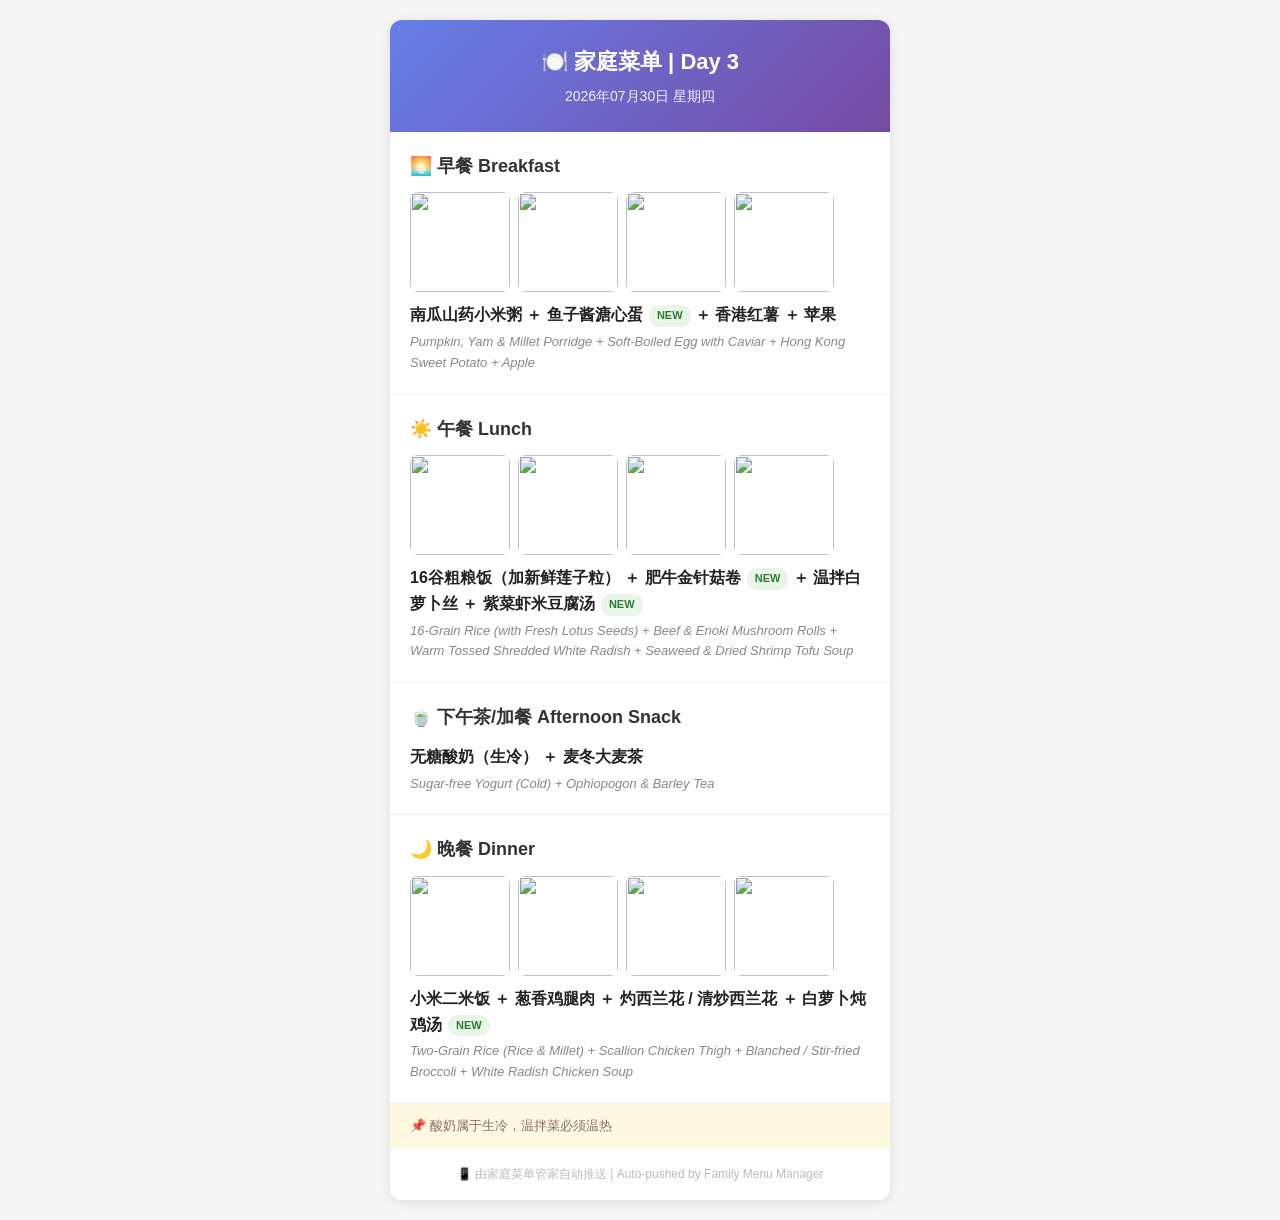
==== preview_day3.html @ 1c726eeb "feat: 更新Day3菜单(7/30) - 加入4道新录入菜品 - 早餐: 鱼子酱溏心蛋(替换蒸/煮蛋，更丰富) - 午餐: 肥牛金针菇卷(新) + 紫菜虾米豆腐汤(新) - 晚餐: 白萝卜炖鸡汤(" ====
<!DOCTYPE html>
<html lang="zh-CN">
<head>
<meta charset="UTF-8">
<meta name="viewport" content="width=device-width, initial-scale=1.0">
<title>家庭菜单 Day 3 | 7月30日</title>
<style>
* { margin: 0; padding: 0; box-sizing: border-box; }
body { 
    font-family: -apple-system, BlinkMacSystemFont, 'Segoe UI', 'PingFang SC', 'Microsoft YaHei', sans-serif;
    background: #f5f5f5; padding: 20px; color: #333; line-height: 1.6;
}
.container { max-width: 500px; margin: 0 auto; background: #fff; border-radius: 12px; overflow: hidden; box-shadow: 0 2px 12px rgba(0,0,0,0.1); }
.header { background: linear-gradient(135deg, #667eea 0%, #764ba2 100%); color: #fff; padding: 24px 20px; text-align: center; }
.header h1 { font-size: 22px; margin-bottom: 6px; }
.header .date { font-size: 14px; opacity: 0.9; }
.meal { padding: 20px; border-bottom: 1px solid #f0f0f0; }
.meal:last-child { border-bottom: none; }
.meal-title { font-size: 18px; font-weight: 600; margin-bottom: 12px; }
.meal-title .emoji { margin-right: 6px; }
.photos { display: flex; gap: 8px; flex-wrap: wrap; margin-bottom: 10px; }
.photos img { width: 100px; height: 100px; border-radius: 8px; object-fit: cover; }
.dish-zh { font-size: 16px; font-weight: 600; color: #222; margin-bottom: 4px; }
.dish-en { font-size: 13px; color: #888; font-style: italic; }
.notes { background: #fff8e1; padding: 12px 20px; font-size: 13px; color: #8d6e63; }
.footer { text-align: center; padding: 16px; font-size: 12px; color: #bbb; }
.tag-new { display: inline-block; background: #e8f5e9; color: #2e7d32; font-size: 11px; padding: 2px 8px; border-radius: 10px; margin-left: 6px; vertical-align: middle; }
</style>
</head>
<body>
<div class="container">
    <div class="header">
        <h1>🍽️ 家庭菜单 | Day 3</h1>
        <div class="date">2026年07月30日 星期四</div>
    </div>
    <div class="meal">
        <div class="meal-title">🌅 早餐 Breakfast</div>
        <div class="photos"><img src="https://raw.githubusercontent.com/teimen-dot/VV-family-menu-push/main/photos/pumpkin_yam_millet_porridge.jpg" loading="lazy"><img src="https://raw.githubusercontent.com/teimen-dot/VV-family-menu-push/main/photos/softboiled_egg_with_caviar.jpg" loading="lazy"><img src="https://raw.githubusercontent.com/teimen-dot/VV-family-menu-push/main/photos/hong_kong_sweet_potato.jpg" loading="lazy"><img src="https://raw.githubusercontent.com/teimen-dot/VV-family-menu-push/main/photos/apple.jpg" loading="lazy"></div>
        <div class="dish-zh">南瓜山药小米粥 ＋ 鱼子酱溏心蛋<span class="tag-new">NEW</span> ＋ 香港红薯 ＋ 苹果</div>
        <div class="dish-en">Pumpkin, Yam & Millet Porridge + Soft-Boiled Egg with Caviar + Hong Kong Sweet Potato + Apple</div>
    </div>
    <div class="meal">
        <div class="meal-title">☀️ 午餐 Lunch</div>
        <div class="photos"><img src="https://raw.githubusercontent.com/teimen-dot/VV-family-menu-push/main/photos/16grain_rice_with_fresh_lotus_seeds.jpg" loading="lazy"><img src="https://raw.githubusercontent.com/teimen-dot/VV-family-menu-push/main/photos/beef_rolls_with_enoki_mushrooms.jpg" loading="lazy"><img src="https://raw.githubusercontent.com/teimen-dot/VV-family-menu-push/main/photos/warm_tossed_shredded_white_radish.jpg" loading="lazy"><img src="https://raw.githubusercontent.com/teimen-dot/VV-family-menu-push/main/photos/seaweed_dried_shrimp_and_tofu_soup.jpg" loading="lazy"></div>
        <div class="dish-zh">16谷粗粮饭（加新鲜莲子粒） ＋ 肥牛金针菇卷<span class="tag-new">NEW</span> ＋ 温拌白萝卜丝 ＋ 紫菜虾米豆腐汤<span class="tag-new">NEW</span></div>
        <div class="dish-en">16-Grain Rice (with Fresh Lotus Seeds) + Beef & Enoki Mushroom Rolls + Warm Tossed Shredded White Radish + Seaweed & Dried Shrimp Tofu Soup</div>
    </div>
    <div class="meal">
        <div class="meal-title">🍵 下午茶/加餐 Afternoon Snack</div>
        <div class="dish-zh">无糖酸奶（生冷） ＋ 麦冬大麦茶</div>
        <div class="dish-en">Sugar-free Yogurt (Cold) + Ophiopogon & Barley Tea</div>
    </div>
    <div class="meal">
        <div class="meal-title">🌙 晚餐 Dinner</div>
        <div class="photos"><img src="https://raw.githubusercontent.com/teimen-dot/VV-family-menu-push/main/photos/twograin_rice_rice_millet.jpg" loading="lazy"><img src="https://raw.githubusercontent.com/teimen-dot/VV-family-menu-push/main/photos/scallion_chicken_thigh.jpg" loading="lazy"><img src="https://raw.githubusercontent.com/teimen-dot/VV-family-menu-push/main/photos/blanched_broccoli.jpg" loading="lazy"><img src="https://raw.githubusercontent.com/teimen-dot/VV-family-menu-push/main/photos/chicken_soup_with_white_radish.jpg" loading="lazy"></div>
        <div class="dish-zh">小米二米饭 ＋ 葱香鸡腿肉 ＋ 灼西兰花 / 清炒西兰花 ＋ 白萝卜炖鸡汤<span class="tag-new">NEW</span></div>
        <div class="dish-en">Two-Grain Rice (Rice & Millet) + Scallion Chicken Thigh + Blanched / Stir-fried Broccoli + White Radish Chicken Soup</div>
    </div>
    <div class="notes">📌 酸奶属于生冷，温拌菜必须温热</div>
    <div class="footer">📱 由家庭菜单管家自动推送 | Auto-pushed by Family Menu Manager</div>
</div>
</body>
</html>
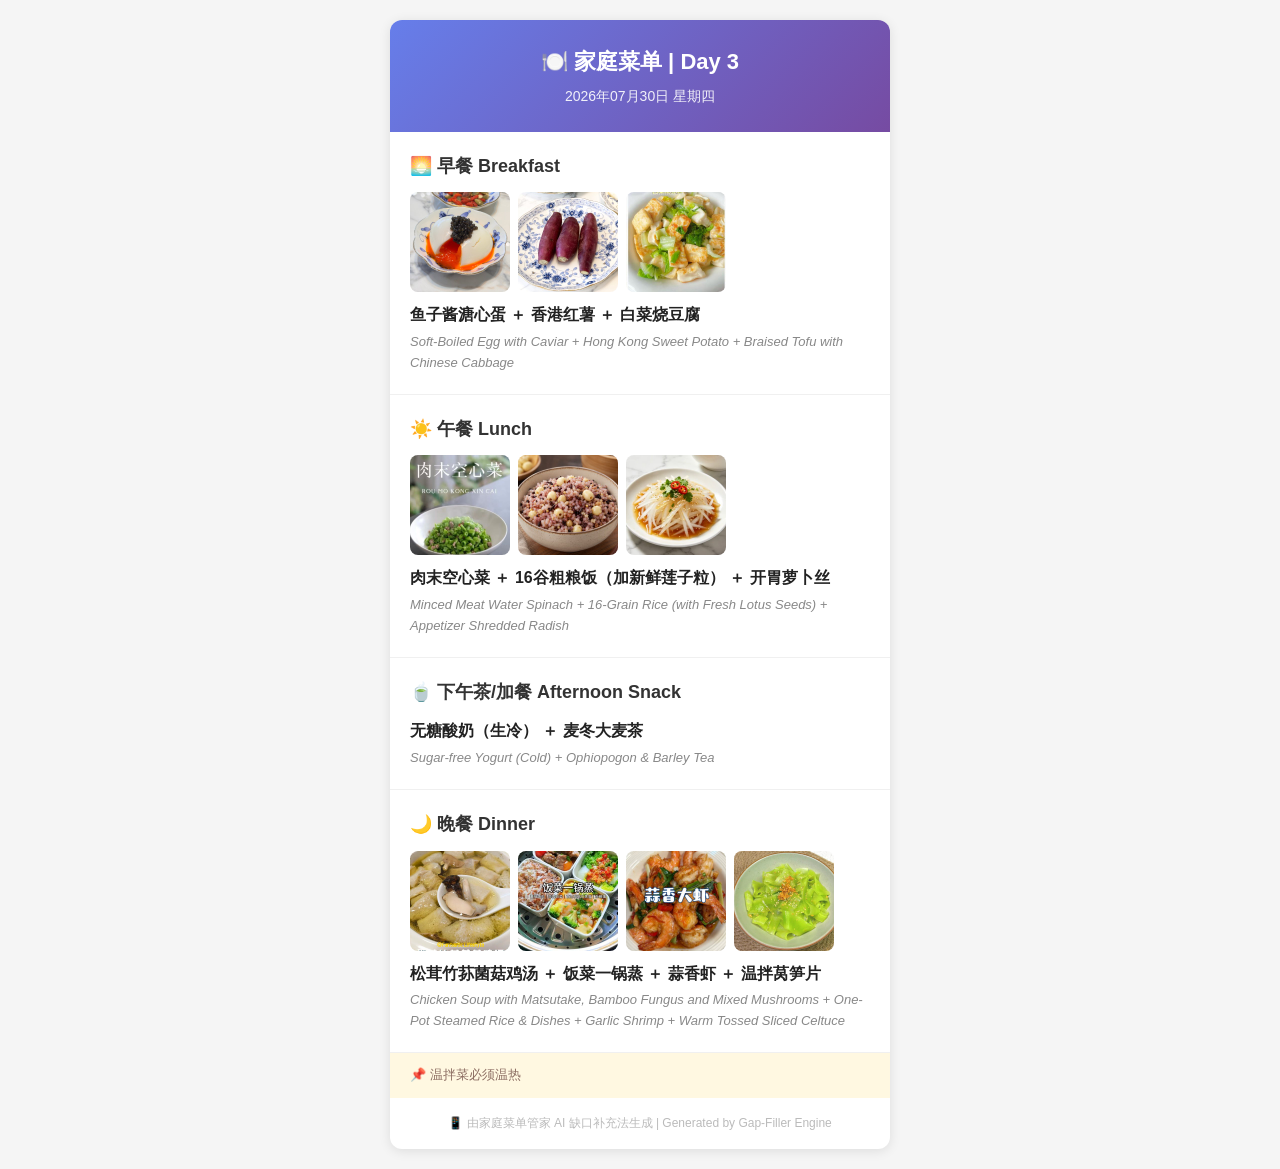
==== commit 4fa401d7: "feat: AI 缺口补充法配餐引擎 (gap_filler.py) + Day 3 菜单重新生成 - 实现基于缺口补充法的 AI 配餐引擎，替代旧的分类随机抽菜方式 - 核心算法：先选核心菜 → 分" ====
--- a/preview_day3.html
+++ b/preview_day3.html
@@ -3,13 +3,10 @@
 <head>
 <meta charset="UTF-8">
 <meta name="viewport" content="width=device-width, initial-scale=1.0">
-<title>家庭菜单 Day 3 | 7月30日</title>
+<title>家庭菜单 Day 3 | 07月30日</title>
 <style>
 * { margin: 0; padding: 0; box-sizing: border-box; }
-body { 
-    font-family: -apple-system, BlinkMacSystemFont, 'Segoe UI', 'PingFang SC', 'Microsoft YaHei', sans-serif;
-    background: #f5f5f5; padding: 20px; color: #333; line-height: 1.6;
-}
+body { font-family: -apple-system, BlinkMacSystemFont, 'Segoe UI', 'PingFang SC', 'Microsoft YaHei', sans-serif; background: #f5f5f5; padding: 20px; color: #333; line-height: 1.6; }
 .container { max-width: 500px; margin: 0 auto; background: #fff; border-radius: 12px; overflow: hidden; box-shadow: 0 2px 12px rgba(0,0,0,0.1); }
 .header { background: linear-gradient(135deg, #667eea 0%, #764ba2 100%); color: #fff; padding: 24px 20px; text-align: center; }
 .header h1 { font-size: 22px; margin-bottom: 6px; }
@@ -17,14 +14,12 @@
 .meal { padding: 20px; border-bottom: 1px solid #f0f0f0; }
 .meal:last-child { border-bottom: none; }
 .meal-title { font-size: 18px; font-weight: 600; margin-bottom: 12px; }
-.meal-title .emoji { margin-right: 6px; }
 .photos { display: flex; gap: 8px; flex-wrap: wrap; margin-bottom: 10px; }
 .photos img { width: 100px; height: 100px; border-radius: 8px; object-fit: cover; }
 .dish-zh { font-size: 16px; font-weight: 600; color: #222; margin-bottom: 4px; }
 .dish-en { font-size: 13px; color: #888; font-style: italic; }
 .notes { background: #fff8e1; padding: 12px 20px; font-size: 13px; color: #8d6e63; }
 .footer { text-align: center; padding: 16px; font-size: 12px; color: #bbb; }
-.tag-new { display: inline-block; background: #e8f5e9; color: #2e7d32; font-size: 11px; padding: 2px 8px; border-radius: 10px; margin-left: 6px; vertical-align: middle; }
 </style>
 </head>
 <body>
@@ -35,15 +30,15 @@
     </div>
     <div class="meal">
         <div class="meal-title">🌅 早餐 Breakfast</div>
-        <div class="photos"><img src="https://raw.githubusercontent.com/teimen-dot/VV-family-menu-push/main/photos/pumpkin_yam_millet_porridge.jpg" loading="lazy"><img src="https://raw.githubusercontent.com/teimen-dot/VV-family-menu-push/main/photos/softboiled_egg_with_caviar.jpg" loading="lazy"><img src="https://raw.githubusercontent.com/teimen-dot/VV-family-menu-push/main/photos/hong_kong_sweet_potato.jpg" loading="lazy"><img src="https://raw.githubusercontent.com/teimen-dot/VV-family-menu-push/main/photos/apple.jpg" loading="lazy"></div>
-        <div class="dish-zh">南瓜山药小米粥 ＋ 鱼子酱溏心蛋<span class="tag-new">NEW</span> ＋ 香港红薯 ＋ 苹果</div>
-        <div class="dish-en">Pumpkin, Yam & Millet Porridge + Soft-Boiled Egg with Caviar + Hong Kong Sweet Potato + Apple</div>
+        <div class="photos"><img src="photos/softboiled_egg_with_caviar.jpg" loading="lazy"><img src="photos/hong_kong_sweet_potato.jpg" loading="lazy"><img src="photos/braised_tofu_with_chinese_cabbage.jpg" loading="lazy"></div>
+        <div class="dish-zh">鱼子酱溏心蛋 ＋ 香港红薯 ＋ 白菜烧豆腐</div>
+        <div class="dish-en">Soft-Boiled Egg with Caviar + Hong Kong Sweet Potato + Braised Tofu with Chinese Cabbage</div>
     </div>
     <div class="meal">
         <div class="meal-title">☀️ 午餐 Lunch</div>
-        <div class="photos"><img src="https://raw.githubusercontent.com/teimen-dot/VV-family-menu-push/main/photos/16grain_rice_with_fresh_lotus_seeds.jpg" loading="lazy"><img src="https://raw.githubusercontent.com/teimen-dot/VV-family-menu-push/main/photos/beef_rolls_with_enoki_mushrooms.jpg" loading="lazy"><img src="https://raw.githubusercontent.com/teimen-dot/VV-family-menu-push/main/photos/warm_tossed_shredded_white_radish.jpg" loading="lazy"><img src="https://raw.githubusercontent.com/teimen-dot/VV-family-menu-push/main/photos/seaweed_dried_shrimp_and_tofu_soup.jpg" loading="lazy"></div>
-        <div class="dish-zh">16谷粗粮饭（加新鲜莲子粒） ＋ 肥牛金针菇卷<span class="tag-new">NEW</span> ＋ 温拌白萝卜丝 ＋ 紫菜虾米豆腐汤<span class="tag-new">NEW</span></div>
-        <div class="dish-en">16-Grain Rice (with Fresh Lotus Seeds) + Beef & Enoki Mushroom Rolls + Warm Tossed Shredded White Radish + Seaweed & Dried Shrimp Tofu Soup</div>
+        <div class="photos"><img src="photos/minced_meat_water_spinach.jpg" loading="lazy"><img src="photos/16grain_rice_with_fresh_lotus_seeds.jpg" loading="lazy"><img src="photos/appetizer_shredded_radish.jpg" loading="lazy"></div>
+        <div class="dish-zh">肉末空心菜 ＋ 16谷粗粮饭（加新鲜莲子粒） ＋ 开胃萝卜丝</div>
+        <div class="dish-en">Minced Meat Water Spinach + 16-Grain Rice (with Fresh Lotus Seeds) + Appetizer Shredded Radish</div>
     </div>
     <div class="meal">
         <div class="meal-title">🍵 下午茶/加餐 Afternoon Snack</div>
@@ -52,12 +47,12 @@
     </div>
     <div class="meal">
         <div class="meal-title">🌙 晚餐 Dinner</div>
-        <div class="photos"><img src="https://raw.githubusercontent.com/teimen-dot/VV-family-menu-push/main/photos/twograin_rice_rice_millet.jpg" loading="lazy"><img src="https://raw.githubusercontent.com/teimen-dot/VV-family-menu-push/main/photos/scallion_chicken_thigh.jpg" loading="lazy"><img src="https://raw.githubusercontent.com/teimen-dot/VV-family-menu-push/main/photos/blanched_broccoli.jpg" loading="lazy"><img src="https://raw.githubusercontent.com/teimen-dot/VV-family-menu-push/main/photos/chicken_soup_with_white_radish.jpg" loading="lazy"></div>
-        <div class="dish-zh">小米二米饭 ＋ 葱香鸡腿肉 ＋ 灼西兰花 / 清炒西兰花 ＋ 白萝卜炖鸡汤<span class="tag-new">NEW</span></div>
-        <div class="dish-en">Two-Grain Rice (Rice & Millet) + Scallion Chicken Thigh + Blanched / Stir-fried Broccoli + White Radish Chicken Soup</div>
+        <div class="photos"><img src="photos/chicken_soup_with_matsutake_bamboo_fungus_and_mixed_mushrooms.jpg" loading="lazy"><img src="photos/onepot_steamed_rice_dishes.jpg" loading="lazy"><img src="photos/garlic_shrimp.jpg" loading="lazy"><img src="photos/warm_tossed_sliced_celtuce.jpg" loading="lazy"></div>
+        <div class="dish-zh">松茸竹荪菌菇鸡汤 ＋ 饭菜一锅蒸 ＋ 蒜香虾 ＋ 温拌莴笋片</div>
+        <div class="dish-en">Chicken Soup with Matsutake, Bamboo Fungus and Mixed Mushrooms + One-Pot Steamed Rice & Dishes + Garlic Shrimp + Warm Tossed Sliced Celtuce</div>
     </div>
-    <div class="notes">📌 酸奶属于生冷，温拌菜必须温热</div>
-    <div class="footer">📱 由家庭菜单管家自动推送 | Auto-pushed by Family Menu Manager</div>
+    <div class="notes">📌 温拌菜必须温热</div>
+    <div class="footer">📱 由家庭菜单管家 AI 缺口补充法生成 | Generated by Gap-Filler Engine</div>
 </div>
 </body>
 </html>
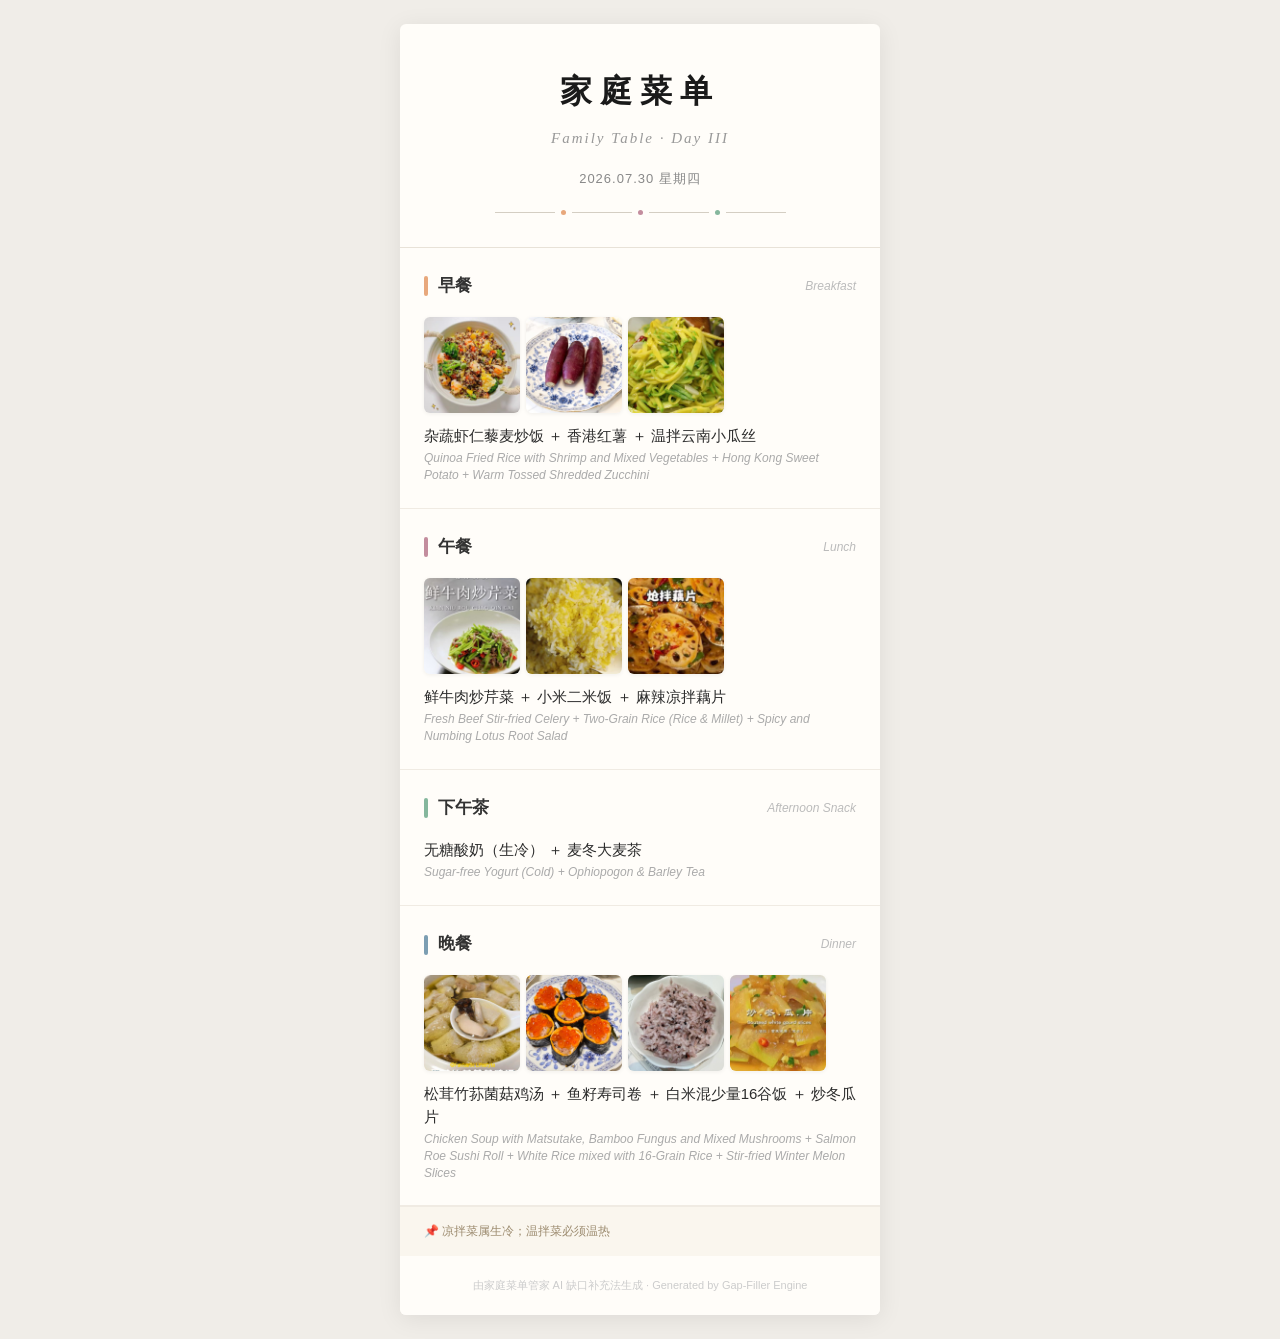
==== commit 1fc0bba2: "fix: 四项配餐引擎修复 + 杂志风格页头重设计 1. 早餐第二主食: second_staple 缺口 + 评分奖励 2. 午餐明确蛋白质: clear_protein 候选过滤 + 肉末空心菜重" ====
--- a/preview_day3.html
+++ b/preview_day3.html
@@ -6,53 +6,148 @@
 <title>家庭菜单 Day 3 | 07月30日</title>
 <style>
 * { margin: 0; padding: 0; box-sizing: border-box; }
-body { font-family: -apple-system, BlinkMacSystemFont, 'Segoe UI', 'PingFang SC', 'Microsoft YaHei', sans-serif; background: #f5f5f5; padding: 20px; color: #333; line-height: 1.6; }
-.container { max-width: 500px; margin: 0 auto; background: #fff; border-radius: 12px; overflow: hidden; box-shadow: 0 2px 12px rgba(0,0,0,0.1); }
-.header { background: linear-gradient(135deg, #667eea 0%, #764ba2 100%); color: #fff; padding: 24px 20px; text-align: center; }
-.header h1 { font-size: 22px; margin-bottom: 6px; }
-.header .date { font-size: 14px; opacity: 0.9; }
-.meal { padding: 20px; border-bottom: 1px solid #f0f0f0; }
-.meal:last-child { border-bottom: none; }
-.meal-title { font-size: 18px; font-weight: 600; margin-bottom: 12px; }
-.photos { display: flex; gap: 8px; flex-wrap: wrap; margin-bottom: 10px; }
-.photos img { width: 100px; height: 100px; border-radius: 8px; object-fit: cover; }
-.dish-zh { font-size: 16px; font-weight: 600; color: #222; margin-bottom: 4px; }
-.dish-en { font-size: 13px; color: #888; font-style: italic; }
-.notes { background: #fff8e1; padding: 12px 20px; font-size: 13px; color: #8d6e63; }
-.footer { text-align: center; padding: 16px; font-size: 12px; color: #bbb; }
+body {
+    font-family: -apple-system, BlinkMacSystemFont, 'PingFang SC', 'Microsoft YaHei', sans-serif;
+    background: #f0ede8; padding: 24px 16px; color: #2c2c2c; line-height: 1.7;
+}
+.container {
+    max-width: 480px; margin: 0 auto; background: #fffdf9;
+    border-radius: 6px; overflow: hidden;
+    box-shadow: 0 4px 24px rgba(0,0,0,0.08);
+}
+
+/* ---- 杂志风格页头 ---- */
+.header {
+    text-align: center; padding: 40px 24px 32px;
+    border-bottom: 1px solid #e8e2d8;
+}
+.header .main-title {
+    font-family: 'Georgia', 'Songti SC', 'STSong', serif;
+    font-size: 32px; font-weight: 700; color: #1a1a1a;
+    letter-spacing: 8px; margin-bottom: 8px;
+}
+.header .sub-title {
+    font-family: 'Georgia', 'Times New Roman', serif;
+    font-size: 15px; font-style: italic; color: #999;
+    letter-spacing: 2px; margin-bottom: 16px;
+}
+.header .date-line {
+    font-size: 13px; color: #888; letter-spacing: 1px;
+    margin-bottom: 20px;
+}
+.header .divider {
+    display: flex; align-items: center; justify-content: center; gap: 6px;
+}
+.header .divider .line {
+    width: 60px; height: 1px; background: #d4cec3;
+}
+.header .divider .dot {
+    width: 5px; height: 5px; border-radius: 50%; display: inline-block;
+}
+.header .divider .dot:nth-child(2) { background: #E8A87C; }
+.header .divider .dot:nth-child(4) { background: #C38D9E; }
+.header .divider .dot:nth-child(6) { background: #85B79D; }
+
+/* ---- 餐次区块 ---- */
+.meal {
+    padding: 24px 24px; border-bottom: 1px solid #f0ebe3;
+}
+.meal:last-of-type { border-bottom: none; }
+.meal-header {
+    display: flex; align-items: center; gap: 10px; margin-bottom: 16px;
+}
+.meal-header .bar {
+    width: 4px; height: 20px; border-radius: 2px;
+}
+.meal-header .meal-zh {
+    font-size: 17px; font-weight: 600; color: #333;
+}
+.meal-header .meal-en {
+    font-size: 12px; color: #bbb; font-style: italic; margin-left: auto;
+}
+.photos {
+    display: flex; gap: 6px; flex-wrap: wrap; margin-bottom: 12px;
+}
+.photos img {
+    width: 96px; height: 96px; border-radius: 6px; object-fit: cover;
+    box-shadow: 0 1px 4px rgba(0,0,0,0.06);
+}
+.dish-zh {
+    font-size: 15px; font-weight: 500; color: #2c2c2c; margin-bottom: 3px;
+    line-height: 1.5;
+}
+.dish-en {
+    font-size: 12px; color: #aaa; font-style: italic; line-height: 1.4;
+}
+
+/* ---- 备注与页脚 ---- */
+.notes {
+    background: #faf6ee; padding: 14px 24px; font-size: 12px; color: #9c8b6f;
+    border-top: 1px solid #f0ebe3;
+}
+.footer {
+    text-align: center; padding: 20px; font-size: 11px; color: #ccc;
+    background: #fffdf9;
+}
 </style>
 </head>
 <body>
 <div class="container">
     <div class="header">
-        <h1>🍽️ 家庭菜单 | Day 3</h1>
-        <div class="date">2026年07月30日 星期四</div>
+        <div class="main-title">家庭菜单</div>
+        <div class="sub-title">Family Table &middot; Day III</div>
+        <div class="date-line">2026.07.30 星期四</div>
+        <div class="divider">
+            <span class="line"></span>
+            <span class="dot"></span>
+            <span class="line"></span>
+            <span class="dot"></span>
+            <span class="line"></span>
+            <span class="dot"></span>
+            <span class="line"></span>
+        </div>
     </div>
     <div class="meal">
-        <div class="meal-title">🌅 早餐 Breakfast</div>
-        <div class="photos"><img src="photos/softboiled_egg_with_caviar.jpg" loading="lazy"><img src="photos/hong_kong_sweet_potato.jpg" loading="lazy"><img src="photos/braised_tofu_with_chinese_cabbage.jpg" loading="lazy"></div>
-        <div class="dish-zh">鱼子酱溏心蛋 ＋ 香港红薯 ＋ 白菜烧豆腐</div>
-        <div class="dish-en">Soft-Boiled Egg with Caviar + Hong Kong Sweet Potato + Braised Tofu with Chinese Cabbage</div>
+        <div class="meal-header">
+            <span class="bar" style="background:#E8A87C"></span>
+            <span class="meal-zh">早餐</span>
+            <span class="meal-en">Breakfast</span>
+        </div>
+        <div class="photos"><img src="photos/quinoa_fried_rice_with_shrimp_and_mixed_vegetables.jpg" loading="lazy"><img src="photos/hong_kong_sweet_potato.jpg" loading="lazy"><img src="photos/warm_tossed_shredded_zucchini.jpg" loading="lazy"></div>
+        <div class="dish-zh">杂蔬虾仁藜麦炒饭 ＋ 香港红薯 ＋ 温拌云南小瓜丝</div>
+        <div class="dish-en">Quinoa Fried Rice with Shrimp and Mixed Vegetables + Hong Kong Sweet Potato + Warm Tossed Shredded Zucchini</div>
     </div>
     <div class="meal">
-        <div class="meal-title">☀️ 午餐 Lunch</div>
-        <div class="photos"><img src="photos/minced_meat_water_spinach.jpg" loading="lazy"><img src="photos/16grain_rice_with_fresh_lotus_seeds.jpg" loading="lazy"><img src="photos/appetizer_shredded_radish.jpg" loading="lazy"></div>
-        <div class="dish-zh">肉末空心菜 ＋ 16谷粗粮饭（加新鲜莲子粒） ＋ 开胃萝卜丝</div>
-        <div class="dish-en">Minced Meat Water Spinach + 16-Grain Rice (with Fresh Lotus Seeds) + Appetizer Shredded Radish</div>
+        <div class="meal-header">
+            <span class="bar" style="background:#C38D9E"></span>
+            <span class="meal-zh">午餐</span>
+            <span class="meal-en">Lunch</span>
+        </div>
+        <div class="photos"><img src="photos/fresh_beef_stirfried_celery.jpg" loading="lazy"><img src="photos/twograin_rice_rice_millet.jpg" loading="lazy"><img src="photos/spicy_and_numbing_lotus_root_salad.jpg" loading="lazy"></div>
+        <div class="dish-zh">鲜牛肉炒芹菜 ＋ 小米二米饭 ＋ 麻辣凉拌藕片</div>
+        <div class="dish-en">Fresh Beef Stir-fried Celery + Two-Grain Rice (Rice & Millet) + Spicy and Numbing Lotus Root Salad</div>
     </div>
     <div class="meal">
-        <div class="meal-title">🍵 下午茶/加餐 Afternoon Snack</div>
+        <div class="meal-header">
+            <span class="bar" style="background:#85B79D"></span>
+            <span class="meal-zh">下午茶</span>
+            <span class="meal-en">Afternoon Snack</span>
+        </div>
         <div class="dish-zh">无糖酸奶（生冷） ＋ 麦冬大麦茶</div>
         <div class="dish-en">Sugar-free Yogurt (Cold) + Ophiopogon & Barley Tea</div>
     </div>
     <div class="meal">
-        <div class="meal-title">🌙 晚餐 Dinner</div>
-        <div class="photos"><img src="photos/chicken_soup_with_matsutake_bamboo_fungus_and_mixed_mushrooms.jpg" loading="lazy"><img src="photos/onepot_steamed_rice_dishes.jpg" loading="lazy"><img src="photos/garlic_shrimp.jpg" loading="lazy"><img src="photos/warm_tossed_sliced_celtuce.jpg" loading="lazy"></div>
-        <div class="dish-zh">松茸竹荪菌菇鸡汤 ＋ 饭菜一锅蒸 ＋ 蒜香虾 ＋ 温拌莴笋片</div>
-        <div class="dish-en">Chicken Soup with Matsutake, Bamboo Fungus and Mixed Mushrooms + One-Pot Steamed Rice & Dishes + Garlic Shrimp + Warm Tossed Sliced Celtuce</div>
+        <div class="meal-header">
+            <span class="bar" style="background:#7C9EB2"></span>
+            <span class="meal-zh">晚餐</span>
+            <span class="meal-en">Dinner</span>
+        </div>
+        <div class="photos"><img src="photos/chicken_soup_with_matsutake_bamboo_fungus_and_mixed_mushrooms.jpg" loading="lazy"><img src="photos/salmon_roe_sushi_roll.jpg" loading="lazy"><img src="photos/white_rice_mixed_with_16grain_rice.jpg" loading="lazy"><img src="photos/stirfried_winter_melon_slices.jpg" loading="lazy"></div>
+        <div class="dish-zh">松茸竹荪菌菇鸡汤 ＋ 鱼籽寿司卷 ＋ 白米混少量16谷饭 ＋ 炒冬瓜片</div>
+        <div class="dish-en">Chicken Soup with Matsutake, Bamboo Fungus and Mixed Mushrooms + Salmon Roe Sushi Roll + White Rice mixed with 16-Grain Rice + Stir-fried Winter Melon Slices</div>
     </div>
-    <div class="notes">📌 温拌菜必须温热</div>
-    <div class="footer">📱 由家庭菜单管家 AI 缺口补充法生成 | Generated by Gap-Filler Engine</div>
+    <div class="notes">📌 凉拌菜属生冷；温拌菜必须温热</div>
+    <div class="footer">由家庭菜单管家 AI 缺口补充法生成 · Generated by Gap-Filler Engine</div>
 </div>
 </body>
 </html>
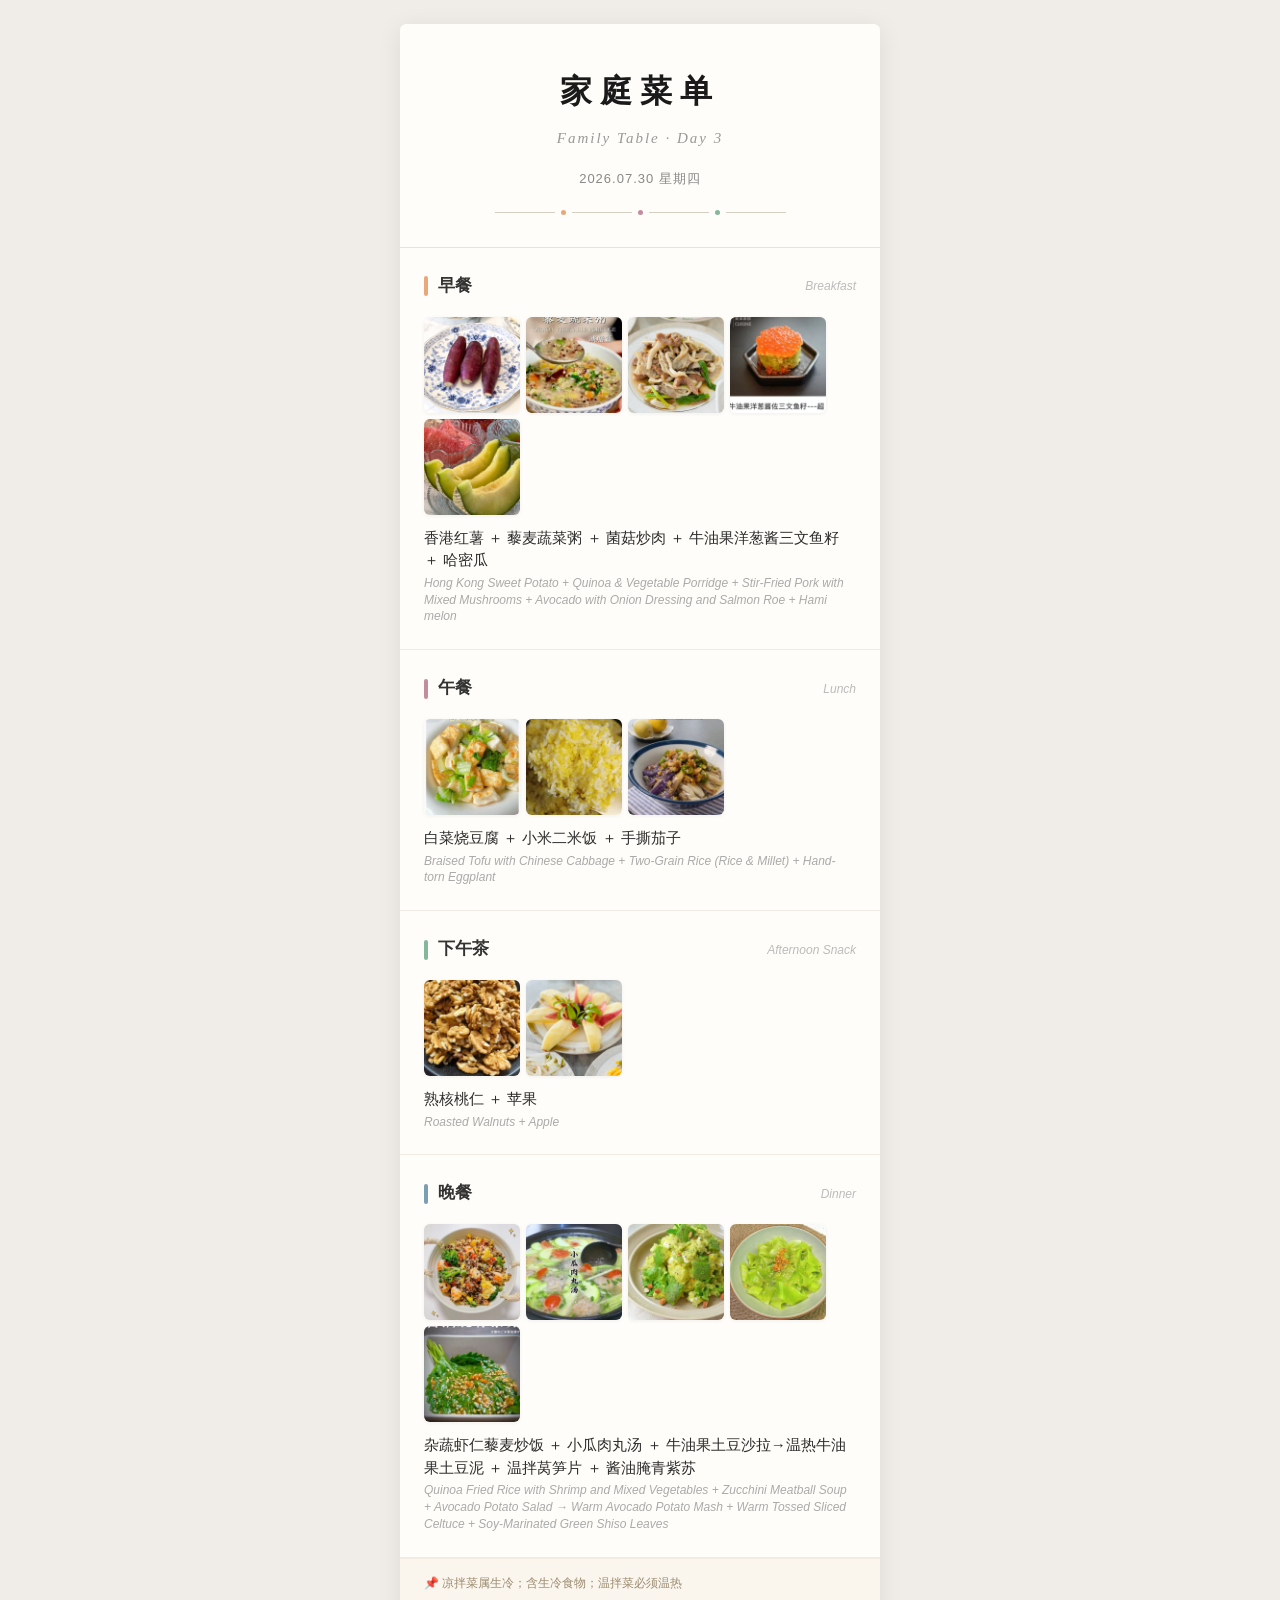
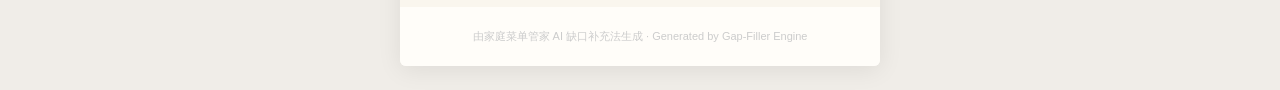
==== commit 50888d3c: "feat: 早餐/晚餐配餐逻辑重写 + 清理旧数据 + 标题格式修正 - 早餐逻辑: 蛋白质1-2 + 蔬菜2-3 + 粗粮1-2 + 粥1 + 碳水0-1   - 强制要求 coarse_grain" ====
--- a/preview_day3.html
+++ b/preview_day3.html
@@ -95,7 +95,7 @@
 <div class="container">
     <div class="header">
         <div class="main-title">家庭菜单</div>
-        <div class="sub-title">Family Table &middot; Day III</div>
+        <div class="sub-title">Family Table &middot; Day 3</div>
         <div class="date-line">2026.07.30 星期四</div>
         <div class="divider">
             <span class="line"></span>
@@ -113,9 +113,9 @@
             <span class="meal-zh">早餐</span>
             <span class="meal-en">Breakfast</span>
         </div>
-        <div class="photos"><img src="photos/quinoa_fried_rice_with_shrimp_and_mixed_vegetables.jpg" loading="lazy"><img src="photos/hong_kong_sweet_potato.jpg" loading="lazy"><img src="photos/warm_tossed_shredded_zucchini.jpg" loading="lazy"></div>
-        <div class="dish-zh">杂蔬虾仁藜麦炒饭 ＋ 香港红薯 ＋ 温拌云南小瓜丝</div>
-        <div class="dish-en">Quinoa Fried Rice with Shrimp and Mixed Vegetables + Hong Kong Sweet Potato + Warm Tossed Shredded Zucchini</div>
+        <div class="photos"><img src="photos/hong_kong_sweet_potato.jpg" loading="lazy"><img src="photos/quinoa_vegetable_porridge.jpg" loading="lazy"><img src="photos/stirfried_pork_with_mixed_mushrooms.jpg" loading="lazy"><img src="photos/avocado_with_onion_dressing_and_salmon_roe.jpg" loading="lazy"><img src="photos/hami_melon.jpg" loading="lazy"></div>
+        <div class="dish-zh">香港红薯 ＋ 藜麦蔬菜粥 ＋ 菌菇炒肉 ＋ 牛油果洋葱酱三文鱼籽 ＋ 哈密瓜</div>
+        <div class="dish-en">Hong Kong Sweet Potato + Quinoa & Vegetable Porridge + Stir-Fried Pork with Mixed Mushrooms + Avocado with Onion Dressing and Salmon Roe + Hami melon</div>
     </div>
     <div class="meal">
         <div class="meal-header">
@@ -123,9 +123,9 @@
             <span class="meal-zh">午餐</span>
             <span class="meal-en">Lunch</span>
         </div>
-        <div class="photos"><img src="photos/fresh_beef_stirfried_celery.jpg" loading="lazy"><img src="photos/twograin_rice_rice_millet.jpg" loading="lazy"><img src="photos/spicy_and_numbing_lotus_root_salad.jpg" loading="lazy"></div>
-        <div class="dish-zh">鲜牛肉炒芹菜 ＋ 小米二米饭 ＋ 麻辣凉拌藕片</div>
-        <div class="dish-en">Fresh Beef Stir-fried Celery + Two-Grain Rice (Rice & Millet) + Spicy and Numbing Lotus Root Salad</div>
+        <div class="photos"><img src="photos/braised_tofu_with_chinese_cabbage.jpg" loading="lazy"><img src="photos/twograin_rice_rice_millet.jpg" loading="lazy"><img src="photos/handtorn_eggplant.jpg" loading="lazy"></div>
+        <div class="dish-zh">白菜烧豆腐 ＋ 小米二米饭 ＋ 手撕茄子</div>
+        <div class="dish-en">Braised Tofu with Chinese Cabbage + Two-Grain Rice (Rice & Millet) + Hand-torn Eggplant</div>
     </div>
     <div class="meal">
         <div class="meal-header">
@@ -133,8 +133,9 @@
             <span class="meal-zh">下午茶</span>
             <span class="meal-en">Afternoon Snack</span>
         </div>
-        <div class="dish-zh">无糖酸奶（生冷） ＋ 麦冬大麦茶</div>
-        <div class="dish-en">Sugar-free Yogurt (Cold) + Ophiopogon & Barley Tea</div>
+        <div class="photos"><img src="photos/roasted_walnuts.jpg" loading="lazy"><img src="photos/apple.jpg" loading="lazy"></div>
+        <div class="dish-zh">熟核桃仁 ＋ 苹果</div>
+        <div class="dish-en">Roasted Walnuts + Apple</div>
     </div>
     <div class="meal">
         <div class="meal-header">
@@ -142,11 +143,11 @@
             <span class="meal-zh">晚餐</span>
             <span class="meal-en">Dinner</span>
         </div>
-        <div class="photos"><img src="photos/chicken_soup_with_matsutake_bamboo_fungus_and_mixed_mushrooms.jpg" loading="lazy"><img src="photos/salmon_roe_sushi_roll.jpg" loading="lazy"><img src="photos/white_rice_mixed_with_16grain_rice.jpg" loading="lazy"><img src="photos/stirfried_winter_melon_slices.jpg" loading="lazy"></div>
-        <div class="dish-zh">松茸竹荪菌菇鸡汤 ＋ 鱼籽寿司卷 ＋ 白米混少量16谷饭 ＋ 炒冬瓜片</div>
-        <div class="dish-en">Chicken Soup with Matsutake, Bamboo Fungus and Mixed Mushrooms + Salmon Roe Sushi Roll + White Rice mixed with 16-Grain Rice + Stir-fried Winter Melon Slices</div>
+        <div class="photos"><img src="photos/quinoa_fried_rice_with_shrimp_and_mixed_vegetables.jpg" loading="lazy"><img src="photos/zucchini_meatball_soup.jpg" loading="lazy"><img src="photos/avocado_potato_salad_warm_avocado_potato_mash.jpg" loading="lazy"><img src="photos/warm_tossed_sliced_celtuce.jpg" loading="lazy"><img src="photos/soymarinated_green_shiso_leaves.jpg" loading="lazy"></div>
+        <div class="dish-zh">杂蔬虾仁藜麦炒饭 ＋ 小瓜肉丸汤 ＋ 牛油果土豆沙拉→温热牛油果土豆泥 ＋ 温拌莴笋片 ＋ 酱油腌青紫苏</div>
+        <div class="dish-en">Quinoa Fried Rice with Shrimp and Mixed Vegetables + Zucchini Meatball Soup + Avocado Potato Salad → Warm Avocado Potato Mash + Warm Tossed Sliced Celtuce + Soy-Marinated Green Shiso Leaves</div>
     </div>
-    <div class="notes">📌 凉拌菜属生冷；温拌菜必须温热</div>
+    <div class="notes">📌 凉拌菜属生冷；含生冷食物；温拌菜必须温热</div>
     <div class="footer">由家庭菜单管家 AI 缺口补充法生成 · Generated by Gap-Filler Engine</div>
 </div>
 </body>
